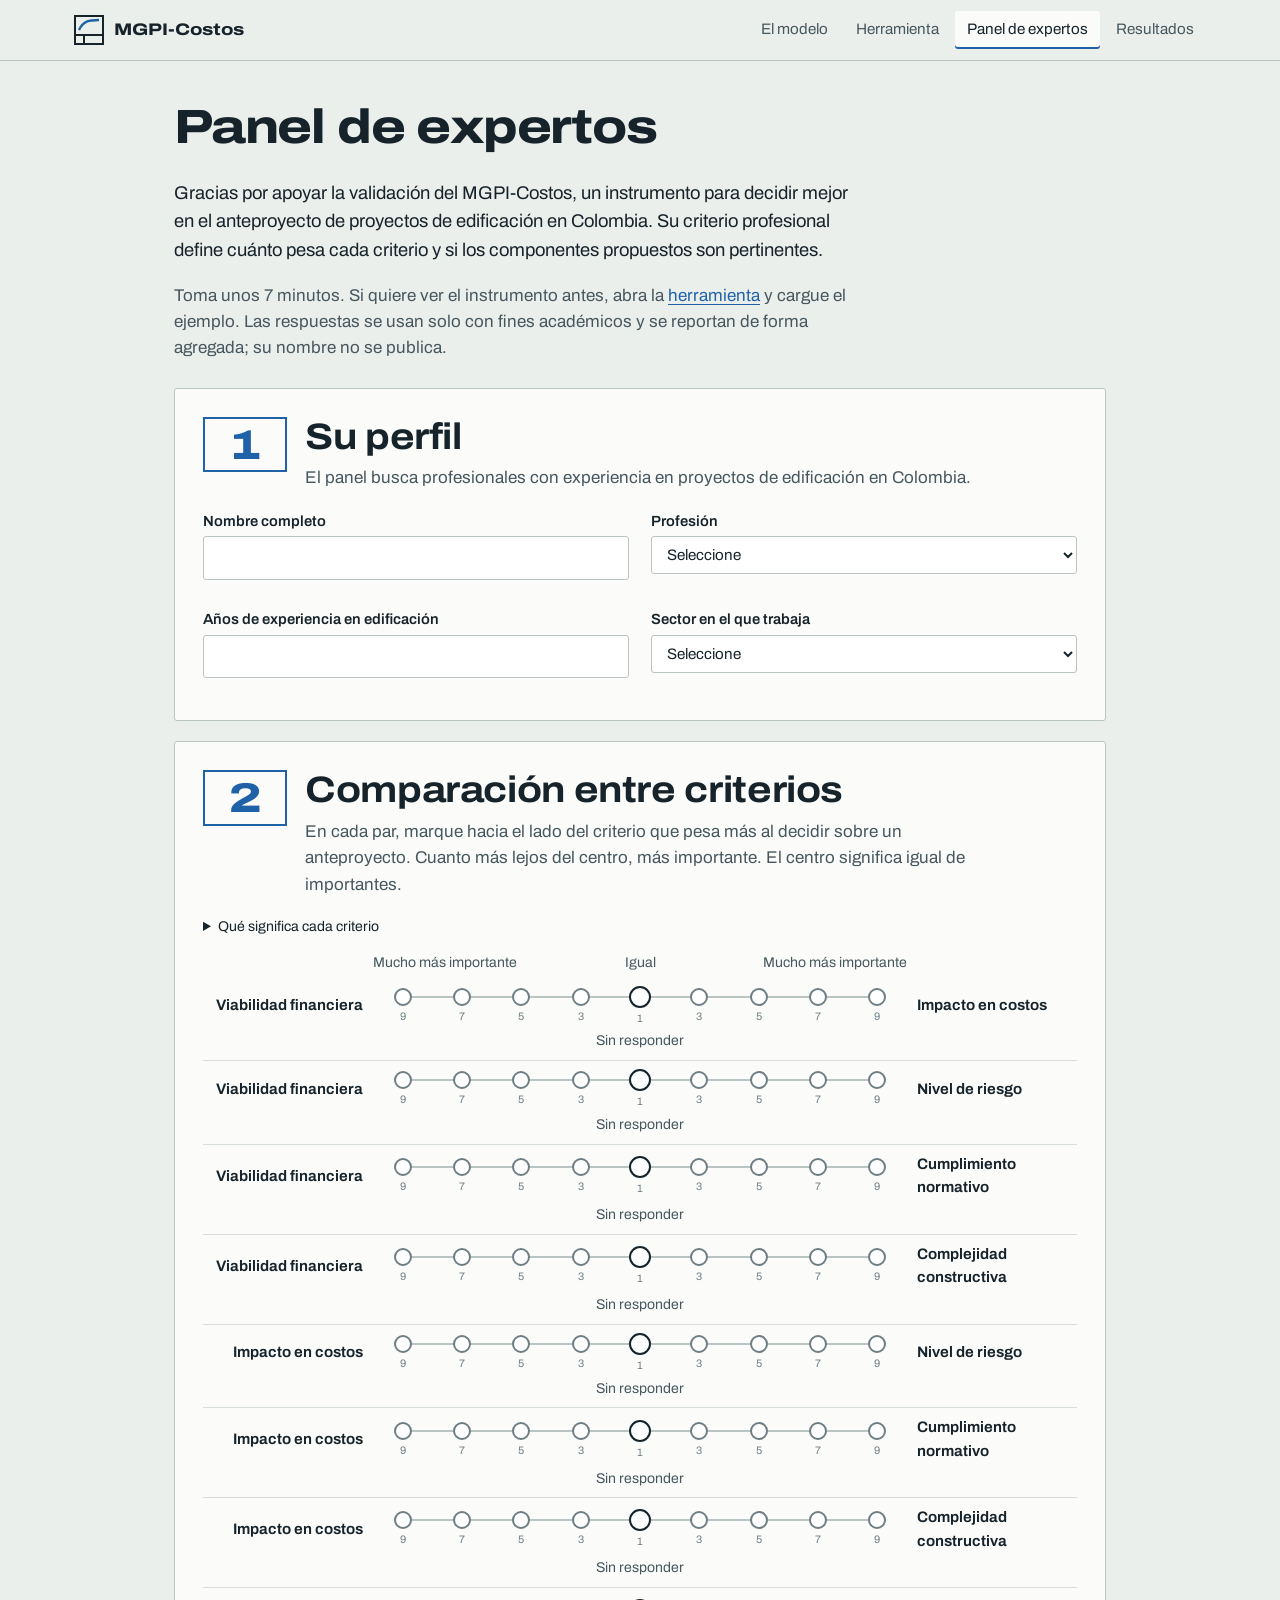
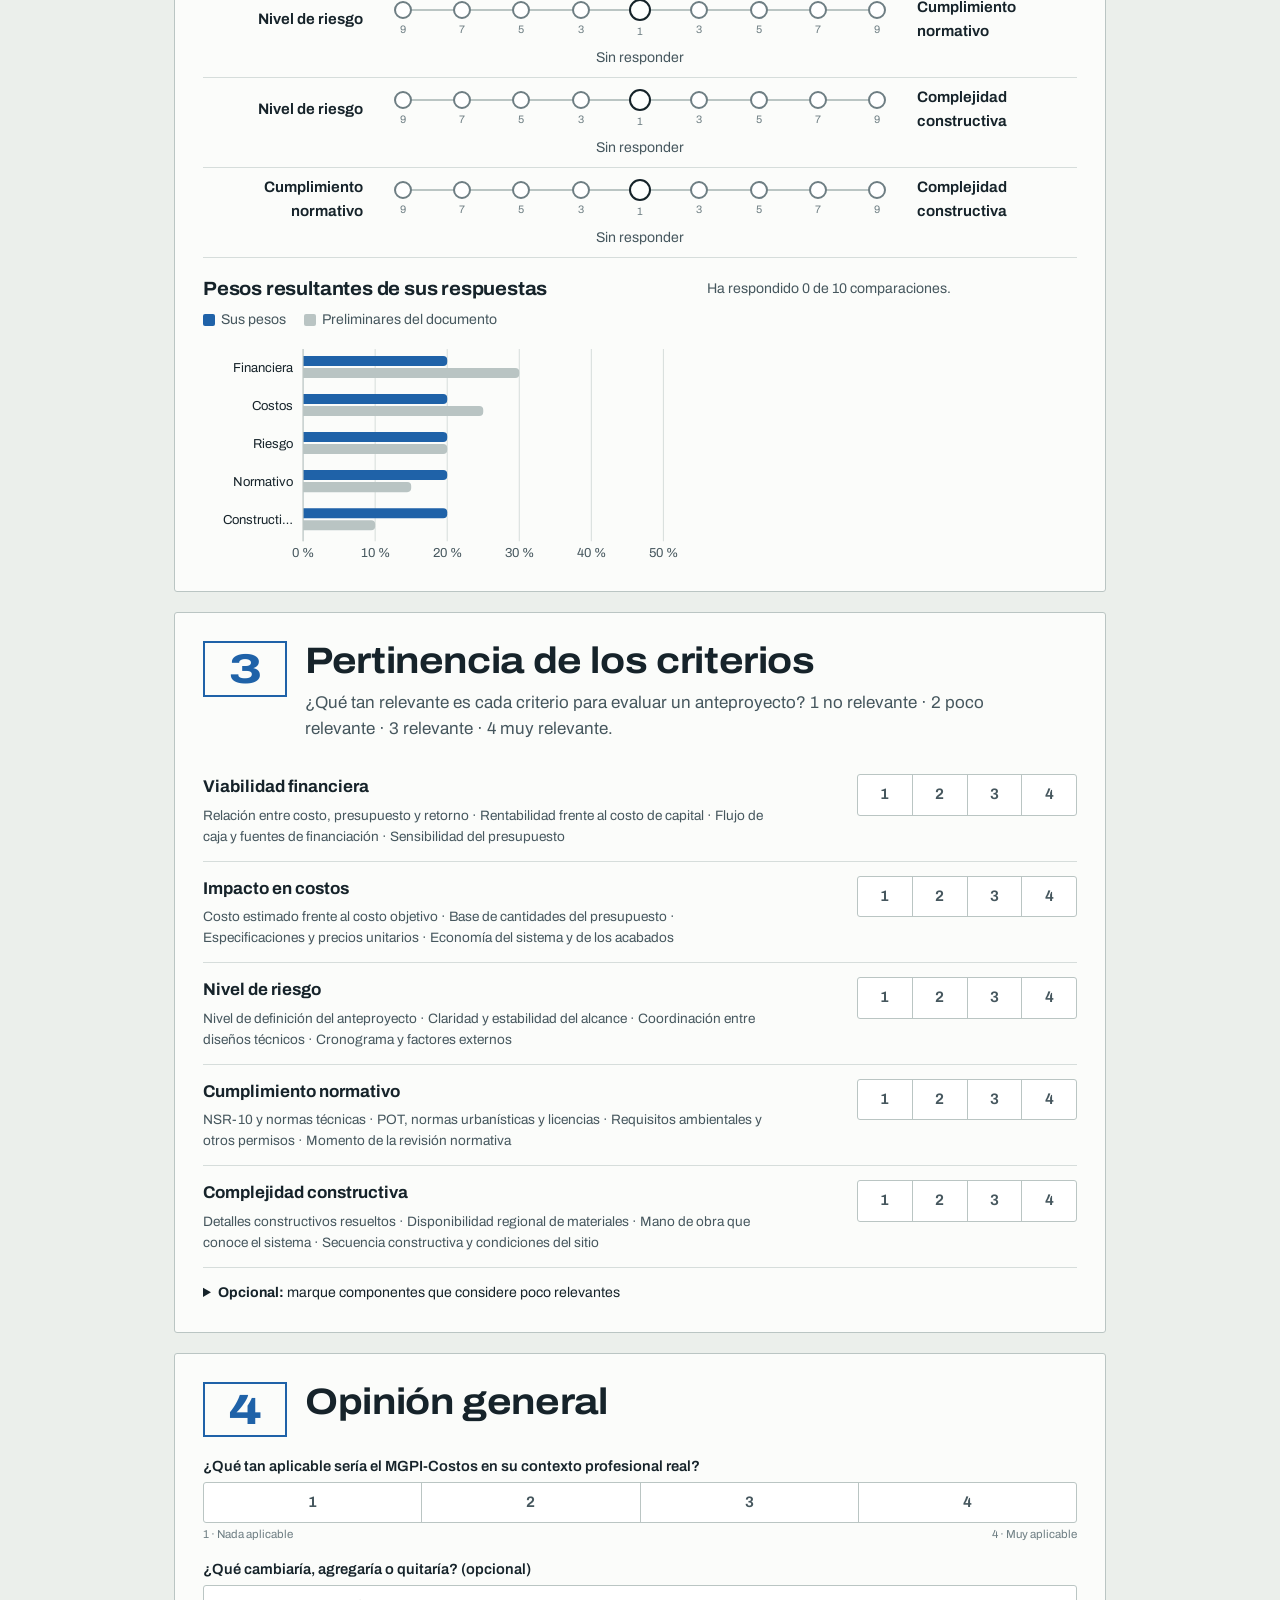
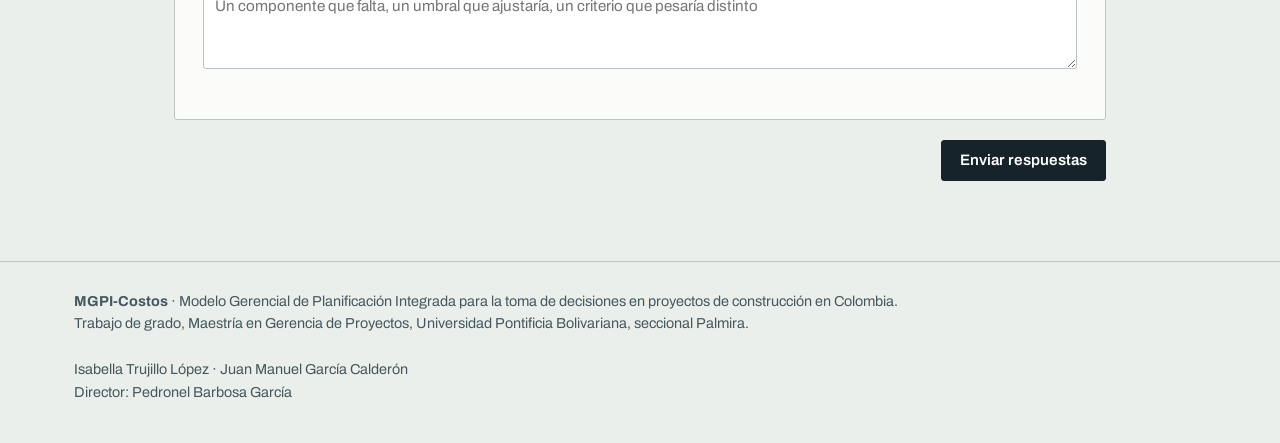
==== validacion/index.html @ a8363650 "Publicar sitio MGPI-Costos (versión corta) Co-Authored-By: Claude Opus 5.5 <noreply@anthropic.com> C" ====
<!doctype html>
<html lang="es">
<head>
<meta charset="utf-8">
<meta name="viewport" content="width=device-width,initial-scale=1">
<title>Panel de expertos · Validación del MGPI-Costos</title>
<meta name="description" content="Formulario de validación del MGPI-Costos: comparación por pares (AHP) de los cinco criterios e Índice de Validez de Contenido.">
<link rel="icon" href="/assets/favicon.svg" type="image/svg+xml">
<link rel="stylesheet" href="/assets/style.css">
<link rel="stylesheet" href="/assets/tool.css">
<link rel="stylesheet" href="/assets/panel.css">
</head>
<body data-page="validacion">

<!-- Formulario estático para que Netlify detecte los campos -->
<form name="panel-expertos" data-netlify="true" netlify-honeypot="bot-field" hidden>
  <input name="bot-field"><input name="nombre"><input name="profesion"><input name="anios">
  <input name="sector"><textarea name="componentes_marcados"></textarea><textarea name="ahp_juicios"></textarea>
  <textarea name="ahp_pesos"></textarea><input name="ahp_rc"><textarea name="ivc"></textarea><input name="aplicabilidad">
  <textarea name="comentarios"></textarea><input name="fecha">
</form>

<main class="wrap panel">
  <div class="panel-intro">
    <h1>Panel de expertos</h1>
    <p class="lead">Gracias por apoyar la validación del MGPI-Costos, un instrumento para decidir mejor en el anteproyecto de proyectos de edificación en Colombia. Su criterio profesional define cuánto pesa cada criterio y si los componentes propuestos son pertinentes.</p>
    <p class="muted">Toma unos 7 minutos. Si quiere ver el instrumento antes, abra la <a href="/herramienta/" target="_blank" rel="noopener">herramienta</a> y cargue el ejemplo. Las respuestas se usan solo con fines académicos y se reportan de forma agregada; su nombre no se publica.</p>
  </div>

  <form id="pf" novalidate>
    <section class="sheet psec">
      <div class="m-head"><div class="m-code">1</div><div><h2>Su perfil</h2><p>El panel busca profesionales con experiencia en proyectos de edificación en Colombia.</p></div></div>
      <div class="grid2">
        <div class="field"><label for="nombre">Nombre completo</label><input id="nombre" name="nombre" type="text" required autocomplete="name"></div>
        <div class="field"><label for="profesion">Profesión</label><select id="profesion" name="profesion" required>
          <option value="">Seleccione</option><option>Arquitecto(a)</option><option>Ingeniero(a) civil</option><option>Ingeniero(a) estructural</option><option>Constructor(a) / Tecnólogo(a)</option><option>Economista / Administrador(a)</option><option>Otra</option></select></div>
        <div class="field"><label for="anios">Años de experiencia en edificación</label><input id="anios" name="anios" type="number" min="0" max="60" required></div>
        <div class="field"><label for="sector">Sector en el que trabaja</label><select id="sector" name="sector" required><option value="">Seleccione</option><option>Público</option><option>Privado</option><option>Público y privado</option></select></div>
      </div>
    </section>

    <section class="sheet psec">
      <div class="m-head"><div class="m-code">2</div><div><h2>Comparación entre criterios</h2>
        <p>En cada par, marque hacia el lado del criterio que pesa más al decidir sobre un anteproyecto. Cuanto más lejos del centro, más importante. El centro significa igual de importantes.</p></div></div>
      <details class="small" style="margin-bottom:14px"><summary>Qué significa cada criterio</summary><dl id="crit-def" class="defs"></dl></details>
      <div class="scale-key small muted"><span>Mucho más importante</span><span>Igual</span><span>Mucho más importante</span></div>
      <div id="pairs"></div>
      <div class="ahp-out">
        <div><h3>Pesos resultantes de sus respuestas</h3><div id="ahp-chart"></div></div>
        <div id="ahp-cr"></div>
      </div>
    </section>

    <section class="sheet psec">
      <div class="m-head"><div class="m-code">3</div><div><h2>Pertinencia de los criterios</h2>
        <p>¿Qué tan relevante es cada criterio para evaluar un anteproyecto? 1 no relevante · 2 poco relevante · 3 relevante · 4 muy relevante.</p></div></div>
      <div id="ivc"></div>
    </section>

    <section class="sheet psec">
      <div class="m-head"><div class="m-code">4</div><div><h2>Opinión general</h2></div></div>
      <div class="field"><label>¿Qué tan aplicable sería el MGPI-Costos en su contexto profesional real?</label>
        <div class="seg" id="aplic" role="group" aria-label="Aplicabilidad"></div>
        <div class="seg-labels"><span>1 · Nada aplicable</span><span>4 · Muy aplicable</span></div></div>
      <div class="field"><label for="comentarios">¿Qué cambiaría, agregaría o quitaría? (opcional)</label><textarea id="comentarios" name="comentarios" placeholder="Un componente que falta, un umbral que ajustaría, un criterio que pesaría distinto"></textarea></div>
    </section>

    <div class="submit-bar">
      <p id="form-msg" class="small" role="alert"></p>
      <button class="btn" type="submit" id="send">Enviar respuestas</button>
    </div>
  </form>

  <div id="thanks" class="sheet" hidden>
    <h2>Respuestas enviadas</h2>
    <p>Gracias por su tiempo. Sus respuestas quedaron registradas y se sumarán al consolidado del panel, que se publica en la página de <a href="/resultados/">resultados</a>.</p>
  </div>
</main>

<script src="/assets/data.js"></script>
<script src="/assets/common.js"></script>
<script src="/assets/ahp.js"></script>
<script src="/assets/panel.js"></script>
</body>
</html>
---- assets/style.css ----
@import url("https://fonts.googleapis.com/css2?family=Archivo:ital,wdth,wght@0,62..125,300..800;1,100,400&display=swap");

:root{
  --paper:#EBEFEB;
  --sheet:#FBFCFA;
  --ink:#16232A;
  --ink-2:#46575E;
  --ink-3:#6E7E83;
  --line:#BAC5C3;
  --line-soft:#D6DDDB;
  --blue:#1F62A8;
  --blue-soft:#DCE7F2;
  --ok:#2C7543; --ok-soft:#DCEEDF;
  --warn:#9A6500; --warn-soft:#F6E9C8;
  --bad:#AE3626; --bad-soft:#F5DCD6;
  --a1:#1F62A8; --a2:#D2731E; --a3:#14907A; --a4:#9A4FB3;
  --r:3px;
  --wrap:1180px;
  --f:"Archivo", system-ui, sans-serif;
}
*{box-sizing:border-box}
html{scroll-behavior:smooth}
@media (prefers-reduced-motion:reduce){html{scroll-behavior:auto}*{animation:none!important;transition:none!important}}
body{margin:0;background:var(--paper);color:var(--ink);font-family:var(--f);font-size:17px;line-height:1.55;font-variation-settings:"wdth" 100;-webkit-font-smoothing:antialiased}
img,svg{max-width:100%}
a{color:var(--blue);text-underline-offset:3px}
a:hover{color:var(--ink)}
:focus-visible{outline:3px solid var(--blue);outline-offset:2px}
.num,td,.tab{font-variant-numeric:tabular-nums}
h1,h2,h3,h4{font-family:var(--f);line-height:1.12;margin:0 0 .5em;font-weight:700;letter-spacing:-.01em}
h1{font-size:clamp(2.3rem,5.4vw,4.4rem);font-variation-settings:"wdth" 118;font-weight:780;letter-spacing:-.025em}
h2{font-size:clamp(1.6rem,3vw,2.3rem);font-variation-settings:"wdth" 112}
h3{font-size:1.2rem;font-variation-settings:"wdth" 105}
p{margin:0 0 1em;max-width:70ch}
.wrap{max-width:var(--wrap);margin:0 auto;padding:0 24px}
.muted{color:var(--ink-2)}
.small{font-size:.88rem}

/* ---------- header ---------- */
.top{position:sticky;top:0;z-index:20;background:rgba(235,239,235,.92);backdrop-filter:blur(6px);border-bottom:1px solid var(--line)}
.top .wrap{display:flex;align-items:center;gap:28px;height:60px}
.brand{display:flex;align-items:center;gap:10px;text-decoration:none;color:var(--ink);font-weight:760;font-variation-settings:"wdth" 120;font-size:1.05rem;white-space:nowrap}
.brand svg{flex:none}
.nav{display:flex;gap:4px;margin-left:auto;flex-wrap:wrap}
.nav a{color:var(--ink-2);text-decoration:none;padding:7px 12px;border-radius:var(--r);font-size:.95rem}
.nav a:hover{color:var(--ink);background:var(--sheet)}
.nav a[aria-current="page"]{color:var(--ink);background:var(--sheet);box-shadow:inset 0 -2px 0 var(--blue)}
.menu-btn{display:none;margin-left:auto;background:none;border:1px solid var(--line);border-radius:var(--r);padding:6px 10px;font:inherit;color:var(--ink)}
@media (max-width:820px){
  .menu-btn{display:block}
  .nav{display:none;position:absolute;top:60px;left:0;right:0;background:var(--paper);border-bottom:1px solid var(--line);padding:8px 16px 14px;flex-direction:column}
  .nav.open{display:flex}
}

/* ---------- buttons & forms ---------- */
.btn{display:inline-flex;align-items:center;gap:8px;font:inherit;font-weight:600;font-size:.95rem;padding:10px 18px;border-radius:var(--r);border:1px solid var(--ink);background:var(--ink);color:#fff;cursor:pointer;text-decoration:none;line-height:1.2}
.btn:hover{background:var(--blue);border-color:var(--blue);color:#fff}
.btn.ghost{background:transparent;color:var(--ink)}
.btn.ghost:hover{background:var(--sheet);color:var(--ink);border-color:var(--ink)}
.btn.sm{padding:6px 12px;font-size:.85rem}
.btn[disabled]{opacity:.45;cursor:not-allowed}
label{font-weight:600;font-size:.92rem;display:block;margin-bottom:4px}
input[type=text],input[type=number],input[type=email],select,textarea{font:inherit;font-size:.95rem;color:var(--ink);background:#fff;border:1px solid var(--line);border-radius:var(--r);padding:9px 11px;width:100%}
input:focus,select:focus,textarea:focus{border-color:var(--blue);outline:none;box-shadow:0 0 0 3px var(--blue-soft)}
textarea{min-height:84px;resize:vertical}
.field{margin-bottom:14px}
.grid2{display:grid;grid-template-columns:repeat(2,minmax(0,1fr));gap:14px 22px}
.grid3{display:grid;grid-template-columns:repeat(3,minmax(0,1fr));gap:14px 22px}
@media (max-width:720px){.grid2,.grid3{grid-template-columns:1fr}}

/* ---------- sheet (plan sheet with title block) ---------- */
.sheet{background:var(--sheet);border:1px solid var(--line);border-radius:var(--r);padding:28px}
.sheet + .sheet{margin-top:20px}
@media (max-width:600px){.sheet{padding:18px}}

/* ---------- status tags ---------- */
.tag{display:inline-flex;align-items:center;gap:6px;font-weight:700;font-size:.82rem;padding:3px 9px;border-radius:2px;white-space:nowrap}
.tag::before{content:"";width:8px;height:8px;border-radius:50%;background:currentColor}
.tag.ok{background:var(--ok-soft);color:var(--ok)}
.tag.warn{background:var(--warn-soft);color:var(--warn)}
.tag.bad{background:var(--bad-soft);color:var(--bad)}
.tag.info{background:var(--blue-soft);color:var(--blue)}
.tag.neutral{background:var(--line-soft);color:var(--ink-2)}

/* ---------- tables ---------- */
.tbl{width:100%;border-collapse:collapse;font-size:.93rem}
.tbl th{text-align:left;font-weight:650;color:var(--ink-2);border-bottom:1.5px solid var(--ink);padding:8px 10px;vertical-align:bottom}
.tbl td{border-bottom:1px solid var(--line-soft);padding:9px 10px;vertical-align:top}
.tbl td.r,.tbl th.r{text-align:right}
.tbl td.c,.tbl th.c{text-align:center}
.tbl tr.total td{border-top:1.5px solid var(--ink);font-weight:700}
.scroll-x{overflow-x:auto}

/* ---------- footer ---------- */
.foot{border-top:1px solid var(--line);margin-top:80px;padding:28px 0 40px;color:var(--ink-2);font-size:.9rem}
.foot .wrap{display:flex;gap:24px;flex-wrap:wrap;justify-content:space-between}

/* ---------- charts ---------- */
.chart{width:100%;display:block}
.chart text{font-family:var(--f);fill:var(--ink-2)}
.chart .axis{stroke:var(--line);stroke-width:1}
.chart .grid{stroke:var(--line-soft);stroke-width:1}
.legend{display:flex;flex-wrap:wrap;gap:6px 18px;font-size:.88rem;color:var(--ink-2);margin:6px 0 10px}
.legend span{display:inline-flex;align-items:center;gap:6px}
.legend i{width:12px;height:12px;border-radius:2px;display:inline-block}
.tip{position:fixed;pointer-events:none;background:var(--ink);color:#fff;font-size:.82rem;padding:6px 9px;border-radius:3px;z-index:50;max-width:260px;opacity:0;transition:opacity .1s}
.tip.on{opacity:1}

/* ---------- print ---------- */
@media print{
  body{background:#fff;font-size:11pt}
  .top,.foot,.no-print{display:none!important}
  .sheet{border:none;padding:0}
  .print-only{display:block!important}
  a{color:var(--ink);text-decoration:none}
}
.print-only{display:none}
---- assets/tool.css ----
.tool{padding-top:34px}
.tool-head{display:flex;gap:24px;align-items:flex-end;justify-content:space-between;flex-wrap:wrap;margin-bottom:22px}
.tool-title{font-size:clamp(1.9rem,3.6vw,2.7rem)}
.tool-head p{margin:0}
.tool-actions{display:flex;gap:8px;flex-wrap:wrap}

.stepper{list-style:none;display:grid;grid-template-columns:repeat(6,1fr);gap:0;margin:0 0 22px;padding:0;border:1px solid var(--line);border-radius:var(--r);background:var(--sheet);overflow:hidden}
.stepper li{border-right:1px solid var(--line)}
.stepper li:last-child{border-right:none}
.stepper button{all:unset;box-sizing:border-box;display:block;width:100%;padding:10px 14px;cursor:pointer;height:100%}
.stepper button:focus-visible{outline:3px solid var(--blue);outline-offset:-3px}
.stepper .code{display:block;font-weight:780;font-variation-settings:"wdth" 120;font-size:1.05rem}
.stepper .lbl{display:block;font-size:.8rem;color:var(--ink-2);line-height:1.25}
.stepper .st{display:block;font-size:.75rem;margin-top:4px;color:var(--ink-3)}
.stepper .st.done{color:var(--ok)}
.stepper button:hover{background:var(--paper)}
.stepper button[aria-current="step"]{background:var(--ink);color:#fff}
.stepper button[aria-current="step"] .lbl,.stepper button[aria-current="step"] .st{color:#cfd8da}
@media (max-width:820px){.stepper{grid-template-columns:repeat(3,1fr)}.stepper li:nth-child(3){border-right:none}.stepper li:nth-child(-n+3){border-bottom:1px solid var(--line)}}

.m-head{display:grid;grid-template-columns:auto 1fr;gap:18px;align-items:start;margin-bottom:18px}
.m-code{font-weight:800;font-variation-settings:"wdth" 125;font-size:2.6rem;line-height:.9;color:var(--blue);border:2px solid var(--blue);padding:8px 10px 6px;min-width:84px;text-align:center}
.m-head h2{margin-bottom:.2em}
.m-head p{margin:0;color:var(--ink-2)}

.step-nav{display:flex;justify-content:space-between;margin:22px 0 0}

/* ítems de calificación */
.item{display:grid;grid-template-columns:1fr minmax(200px,250px);gap:10px 24px;padding:14px 0;border-bottom:1px solid var(--line-soft);align-items:start}
.item:last-child{border-bottom:none}
.item .code{font-weight:700;color:var(--ink-3);font-size:.82rem;margin-right:6px}
.item .help{font-size:.85rem;color:var(--ink-2);margin:4px 0 0}
.item .chosen{font-size:.85rem;color:var(--ink-2);margin-top:6px}
@media (max-width:760px){.item{grid-template-columns:1fr}}

.seg{display:flex;border:1px solid var(--line);border-radius:var(--r);overflow:hidden;background:#fff}
.seg button{flex:1;font:inherit;font-weight:650;font-size:.95rem;border:none;border-right:1px solid var(--line);background:transparent;padding:8px 0;cursor:pointer;color:var(--ink-2)}
.seg button:last-child{border-right:none}
.seg button:hover{background:var(--paper);color:var(--ink)}
.seg button[aria-pressed="true"]{background:var(--ink);color:#fff}
.seg.sc button[aria-pressed="true"][data-v="1"],.seg.sc button[aria-pressed="true"][data-v="2"]{background:var(--bad)}
.seg.sc button[aria-pressed="true"][data-v="3"]{background:var(--warn)}
.seg.sc button[aria-pressed="true"][data-v="4"],.seg.sc button[aria-pressed="true"][data-v="5"]{background:var(--ok)}
.seg-labels{display:flex;justify-content:space-between;font-size:.72rem;color:var(--ink-3);margin-top:3px}

.dim-title{display:flex;align-items:baseline;gap:12px;justify-content:space-between;border-bottom:1.5px solid var(--ink);padding-bottom:6px;margin:22px 0 4px}
.dim-title:first-child{margin-top:0}
.dim-title h3{margin:0}
.dim-title .w{font-weight:700;color:var(--blue)}

/* resultado tipo "rótulo" */
.result{display:grid;grid-template-columns:repeat(var(--cols,3),minmax(0,1fr));border:1.5px solid var(--ink);margin:4px 0 20px;background:var(--sheet)}
.result > div{padding:12px 16px;border-right:1px solid var(--line)}
.result > div:last-child{border-right:none}
.result .k{font-size:.8rem;color:var(--ink-2)}
.result .v{font-size:1.9rem;font-weight:760;font-variation-settings:"wdth" 115;line-height:1.1}
.result .v small{font-size:.95rem;font-weight:500;color:var(--ink-2)}
@media (max-width:700px){.result{grid-template-columns:1fr}.result > div{border-right:none;border-bottom:1px solid var(--line)}}

.layout2{display:grid;grid-template-columns:minmax(0,1.5fr) minmax(0,1fr);gap:22px;align-items:start}
@media (max-width:960px){.layout2{grid-template-columns:1fr}}

.alt-tabs{display:flex;gap:6px;flex-wrap:wrap;margin-bottom:14px}
.alt-tabs button{font:inherit;font-size:.92rem;font-weight:600;padding:8px 14px;border:1px solid var(--line);background:var(--sheet);border-radius:var(--r);cursor:pointer;display:inline-flex;align-items:center;gap:8px}
.alt-tabs button i{width:10px;height:10px;border-radius:2px}
.alt-tabs button[aria-selected="true"]{border-color:var(--ink);box-shadow:inset 0 -3px 0 var(--ink)}
.alt-tabs .add{border-style:dashed;color:var(--ink-2)}

.crit-sum{font-size:.9rem;color:var(--ink-2)}
.weights{display:grid;grid-template-columns:repeat(5,minmax(0,1fr));gap:10px}
.weights input{text-align:right}
@media (max-width:760px){.weights{grid-template-columns:repeat(2,1fr)}}
.wsum{font-weight:700}
.wsum.bad{color:var(--bad)}

.checks{list-style:none;padding:0;margin:0}
.checks li{display:grid;grid-template-columns:auto 1fr;gap:10px;padding:8px 0;border-bottom:1px solid var(--line-soft);font-size:.93rem}
.checks li:last-child{border-bottom:none}

.critical-list{list-style:none;margin:0;padding:0}
.critical-list li{padding:7px 0;border-bottom:1px solid var(--line-soft);font-size:.92rem;display:flex;gap:10px;align-items:baseline}

.rep h2{font-size:1.5rem}
.rep h3{margin-top:22px;border-bottom:1.5px solid var(--ink);padding-bottom:5px}
.rep-block{display:grid;grid-template-columns:150px 1fr;border:1.5px solid var(--ink);margin-bottom:18px}
.rep-block > div{padding:8px 12px;border-bottom:1px solid var(--line)}
.rep-block > div:nth-child(odd){font-size:.82rem;color:var(--ink-2);border-right:1px solid var(--line)}
.notice{background:var(--blue-soft);border-left:3px solid var(--blue);padding:10px 14px;font-size:.92rem;margin:0 0 16px}
.notice.warn{background:var(--warn-soft);border-color:var(--warn)}
.empty{padding:30px;text-align:center;color:var(--ink-2)}
@media print{.rep-block{break-inside:avoid}.layout2{grid-template-columns:1fr}.m-code{font-size:1.6rem;min-width:60px}}

/* Matriz 2 · modo rápido */
.rub{display:flex;flex-direction:column;border:1px solid var(--line);border-radius:var(--r);overflow:hidden;background:#fff;margin:6px 0 4px}
.rub button{all:unset;box-sizing:border-box;display:grid;grid-template-columns:34px 1fr;gap:10px;align-items:baseline;padding:8px 12px;border-bottom:1px solid var(--line-soft);cursor:pointer;font-size:.92rem;color:var(--ink-2)}
.rub button:last-child{border-bottom:none}
.rub button b{font-weight:780;font-variation-settings:"wdth" 115;color:var(--ink-3);text-align:center}
.rub button:hover{background:var(--paper);color:var(--ink)}
.rub button:focus-visible{outline:3px solid var(--blue);outline-offset:-3px}
.rub button[aria-checked="true"]{color:#fff}
.rub button[aria-checked="true"] b{color:#fff}
.rub button[aria-checked="true"][data-v="1"],.rub button[aria-checked="true"][data-v="2"]{background:var(--bad)}
.rub button[aria-checked="true"][data-v="3"]{background:var(--warn)}
.rub button[aria-checked="true"][data-v="4"],.rub button[aria-checked="true"][data-v="5"]{background:var(--ok)}
.help{font-size:.85rem;color:var(--ink-2);margin:4px 0 0}
.flag{font-size:.85rem;background:var(--warn-soft);color:#5b3d00;padding:6px 10px;margin:6px 0}
.switch{display:flex;align-items:center;gap:8px;font-weight:600;font-size:.92rem;margin:4px 0 4px;cursor:pointer}
.switch input{width:18px;height:18px;accent-color:var(--ink)}
details.sheet summary{cursor:pointer}
---- assets/panel.css ----
.panel{padding-top:40px;max-width:980px}
.panel-intro{margin-bottom:26px}
.panel-intro h1{font-size:clamp(2rem,4vw,3rem)}
.lead{font-size:1.15rem;max-width:62ch}
.psec{margin-bottom:20px}
.sr{position:absolute;width:1px;height:1px;overflow:hidden;clip:rect(0 0 0 0)}
.defs{margin:8px 0 0}.defs dt{font-weight:700;margin-top:6px}.defs dd{margin:0 0 4px;color:var(--ink-2)}

.scale-key{display:grid;grid-template-columns:1fr auto 1fr;margin:0 0 4px;padding:0 0 0 170px;padding-right:170px}
.scale-key span:first-child{text-align:left}.scale-key span:last-child{text-align:right}
.pair{display:grid;grid-template-columns:160px 1fr 160px;gap:4px 10px;align-items:center;border:none;border-bottom:1px solid var(--line-soft);margin:0;padding:12px 0}
.pair .pl{text-align:right;font-weight:650;font-size:.95rem}
.pair .pr{font-weight:650;font-size:.95rem}
.pair .pv{grid-column:2;text-align:center;margin:0;color:var(--ink-2)}
.pair.miss,.item.miss,.seg.miss{background:var(--bad-soft)}
.scale{display:grid;grid-template-columns:repeat(9,1fr);align-items:center;position:relative}
.scale::before{content:"";position:absolute;left:5%;right:5%;top:10px;height:2px;background:var(--line)}
.dot{position:relative;display:flex;flex-direction:column;align-items:center;cursor:pointer;margin:0;font-weight:400}
.dot input{position:absolute;opacity:0;width:100%;height:100%;cursor:pointer;margin:0;z-index:2}
.dot span{pointer-events:none;width:18px;height:18px;border-radius:50%;background:#fff;border:2px solid var(--ink-3);position:relative;z-index:1;transition:transform .1s}
.dot.mid span{width:22px;height:22px;border-color:var(--ink)}
.dot em{pointer-events:none;font-style:normal;font-size:.68rem;color:var(--ink-3);margin-top:2px}
.dot:hover span{transform:scale(1.25)}
.dot input:checked + span{background:var(--blue);border-color:var(--blue);transform:scale(1.35)}
.dot input:focus-visible + span{outline:3px solid var(--blue);outline-offset:3px}
@media (max-width:760px){
  .scale-key{display:none}
  .pair{grid-template-columns:1fr 1fr}
  .pair .pl{text-align:left;order:1}.pair .pr{text-align:right;order:2}
  .pair .scale{grid-column:1/-1;order:3}.pair .pv{grid-column:1/-1;order:4}
  .dot em{display:none}
}
.ahp-out{display:grid;grid-template-columns:1.3fr 1fr;gap:24px;margin-top:20px;align-items:start}
@media (max-width:760px){.ahp-out{grid-template-columns:1fr}}
.ivc-item{grid-template-columns:1fr 220px}
.submit-bar{display:flex;justify-content:flex-end;align-items:center;gap:16px;flex-wrap:wrap;margin:10px 0 0}
.submit-bar p{margin:0;color:var(--bad);font-weight:600}
.marks{display:grid;grid-template-columns:repeat(2,minmax(0,1fr));gap:4px 18px;margin-top:10px}
.marks label{font-weight:400;font-size:.88rem;display:flex;gap:6px;align-items:baseline}
@media (max-width:700px){.marks{grid-template-columns:1fr}}
.pair{padding:8px 0}
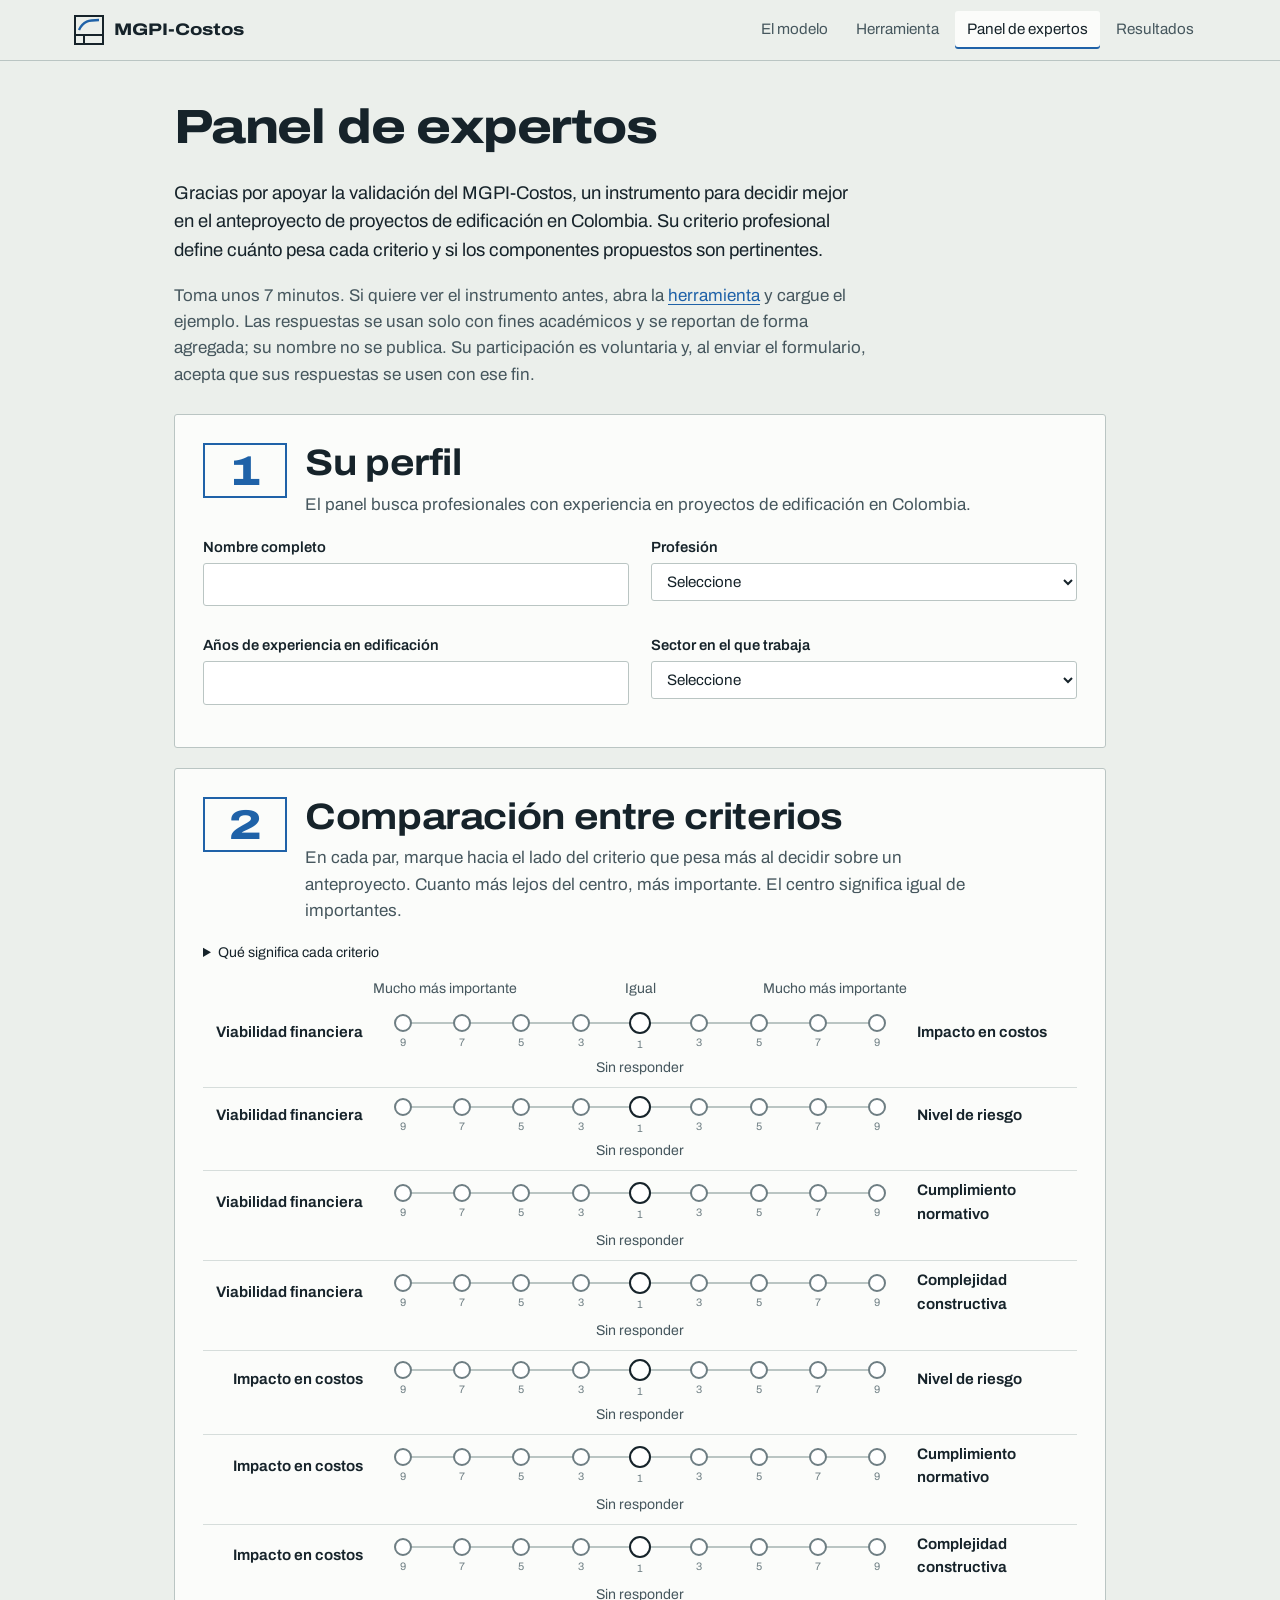
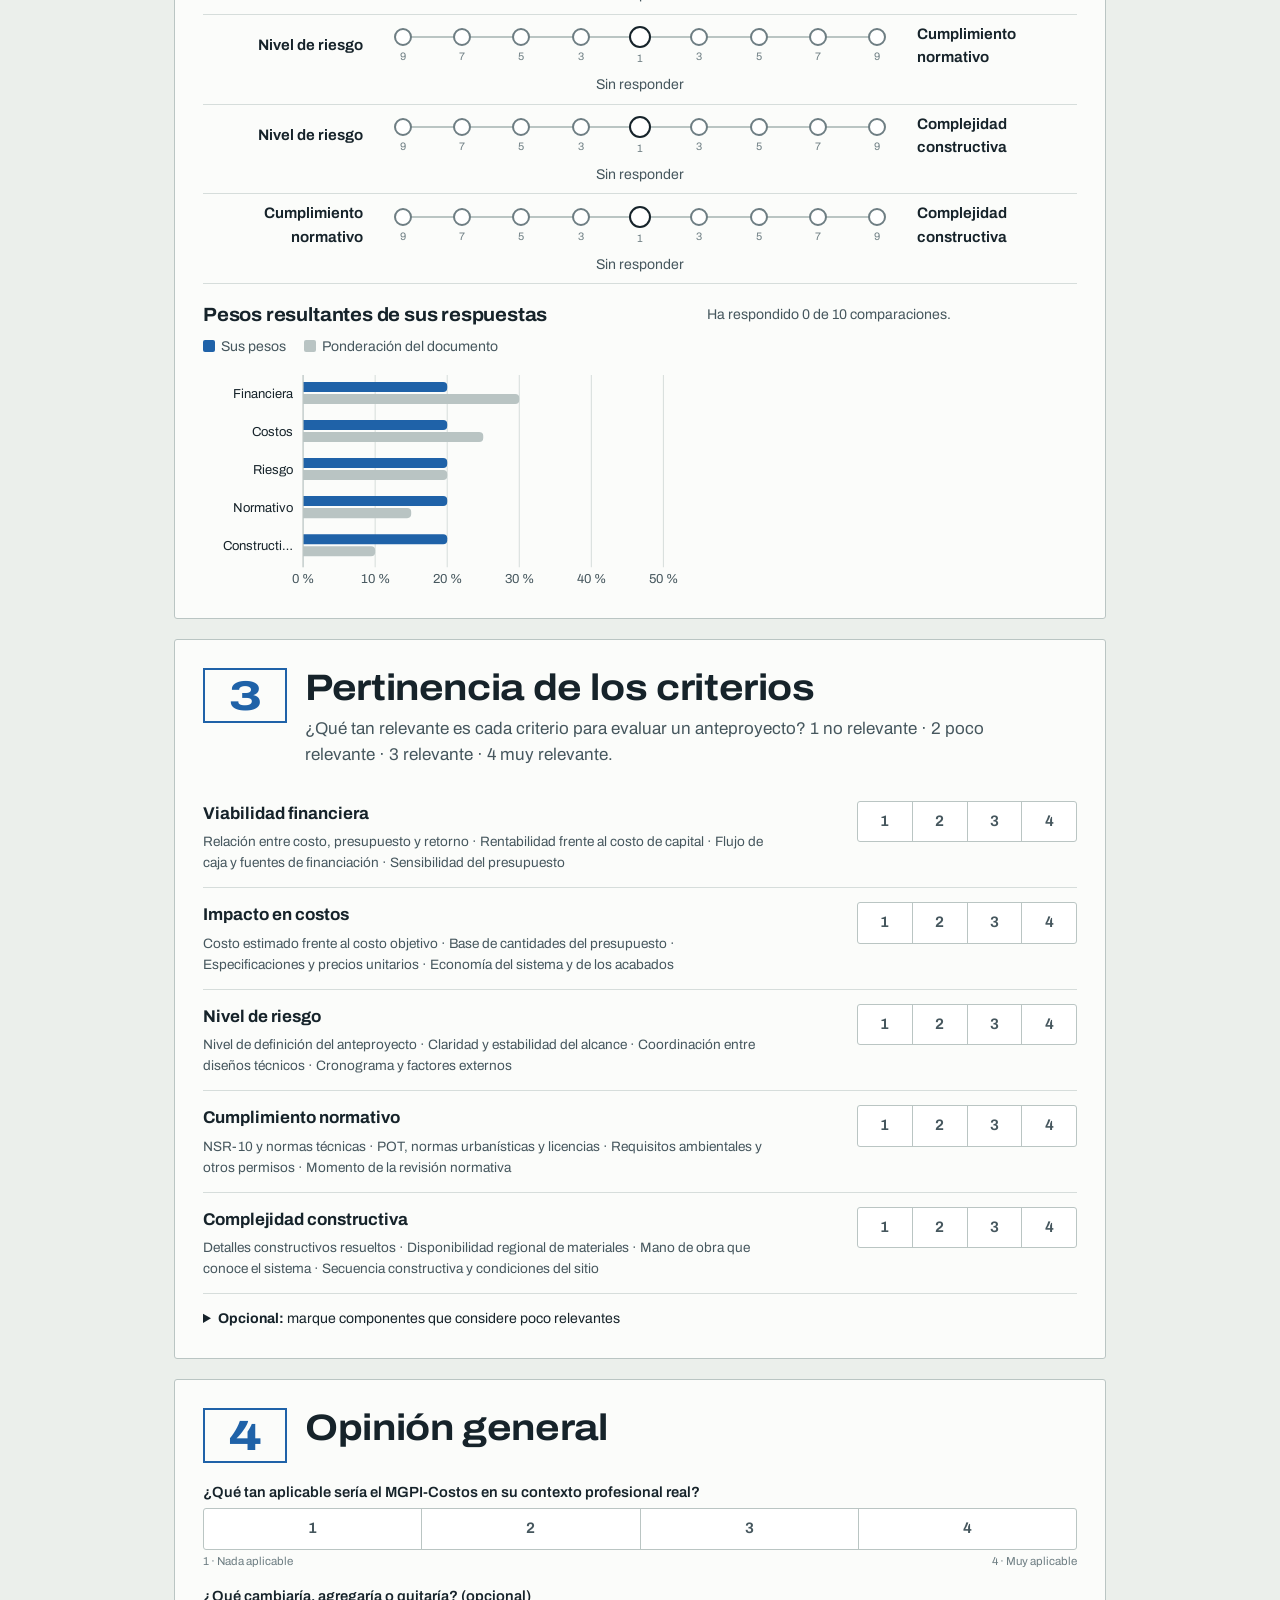
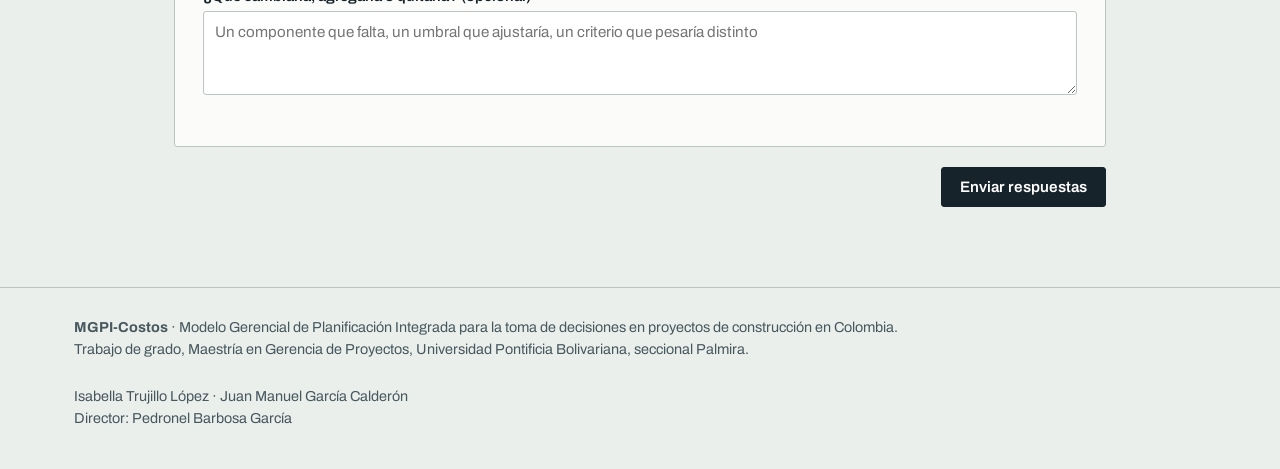
==== commit 7e578cb3: "Consentimiento explícito en el formulario del panel Co-Authored-By: Claude Opus 5.5 <noreply@anthrop" ====
--- a/validacion/index.html
+++ b/validacion/index.html
@@ -24,7 +24,7 @@
   <div class="panel-intro">
     <h1>Panel de expertos</h1>
     <p class="lead">Gracias por apoyar la validación del MGPI-Costos, un instrumento para decidir mejor en el anteproyecto de proyectos de edificación en Colombia. Su criterio profesional define cuánto pesa cada criterio y si los componentes propuestos son pertinentes.</p>
-    <p class="muted">Toma unos 7 minutos. Si quiere ver el instrumento antes, abra la <a href="/herramienta/" target="_blank" rel="noopener">herramienta</a> y cargue el ejemplo. Las respuestas se usan solo con fines académicos y se reportan de forma agregada; su nombre no se publica.</p>
+    <p class="muted">Toma unos 7 minutos. Si quiere ver el instrumento antes, abra la <a href="/herramienta/" target="_blank" rel="noopener">herramienta</a> y cargue el ejemplo. Las respuestas se usan solo con fines académicos y se reportan de forma agregada; su nombre no se publica. Su participación es voluntaria y, al enviar el formulario, acepta que sus respuestas se usen con ese fin.</p>
   </div>
 
   <form id="pf" novalidate>
--- a/assets/tool.css
+++ b/assets/tool.css
@@ -107,3 +107,13 @@
 .switch{display:flex;align-items:center;gap:8px;font-weight:600;font-size:.92rem;margin:4px 0 4px;cursor:pointer}
 .switch input{width:18px;height:18px;accent-color:var(--ink)}
 details.sheet summary{cursor:pointer}
+.stepper{grid-template-columns:repeat(5,1fr)}
+@media (max-width:820px){.stepper{grid-template-columns:repeat(2,1fr)}.stepper li{border-bottom:1px solid var(--line)}}
+.fac{padding:9px 0;border-bottom:1px solid var(--line-soft)}
+.fac:last-of-type{border-bottom:none}
+.fac-chk{display:flex;gap:10px;align-items:flex-start;font-weight:500;font-size:.95rem;cursor:pointer;margin:0}
+.fac-chk input[type=checkbox]{width:18px;height:18px;margin-top:3px;accent-color:var(--ink);flex:none}
+.fac.on .fac-chk{font-weight:650}
+.fac-rate{display:grid;grid-template-columns:1fr 1fr auto;gap:12px;align-items:end;margin:8px 0 2px 28px}
+.fac-ic{min-width:110px;padding-bottom:6px}
+@media (max-width:640px){.fac-rate{grid-template-columns:1fr;margin-left:0}}
